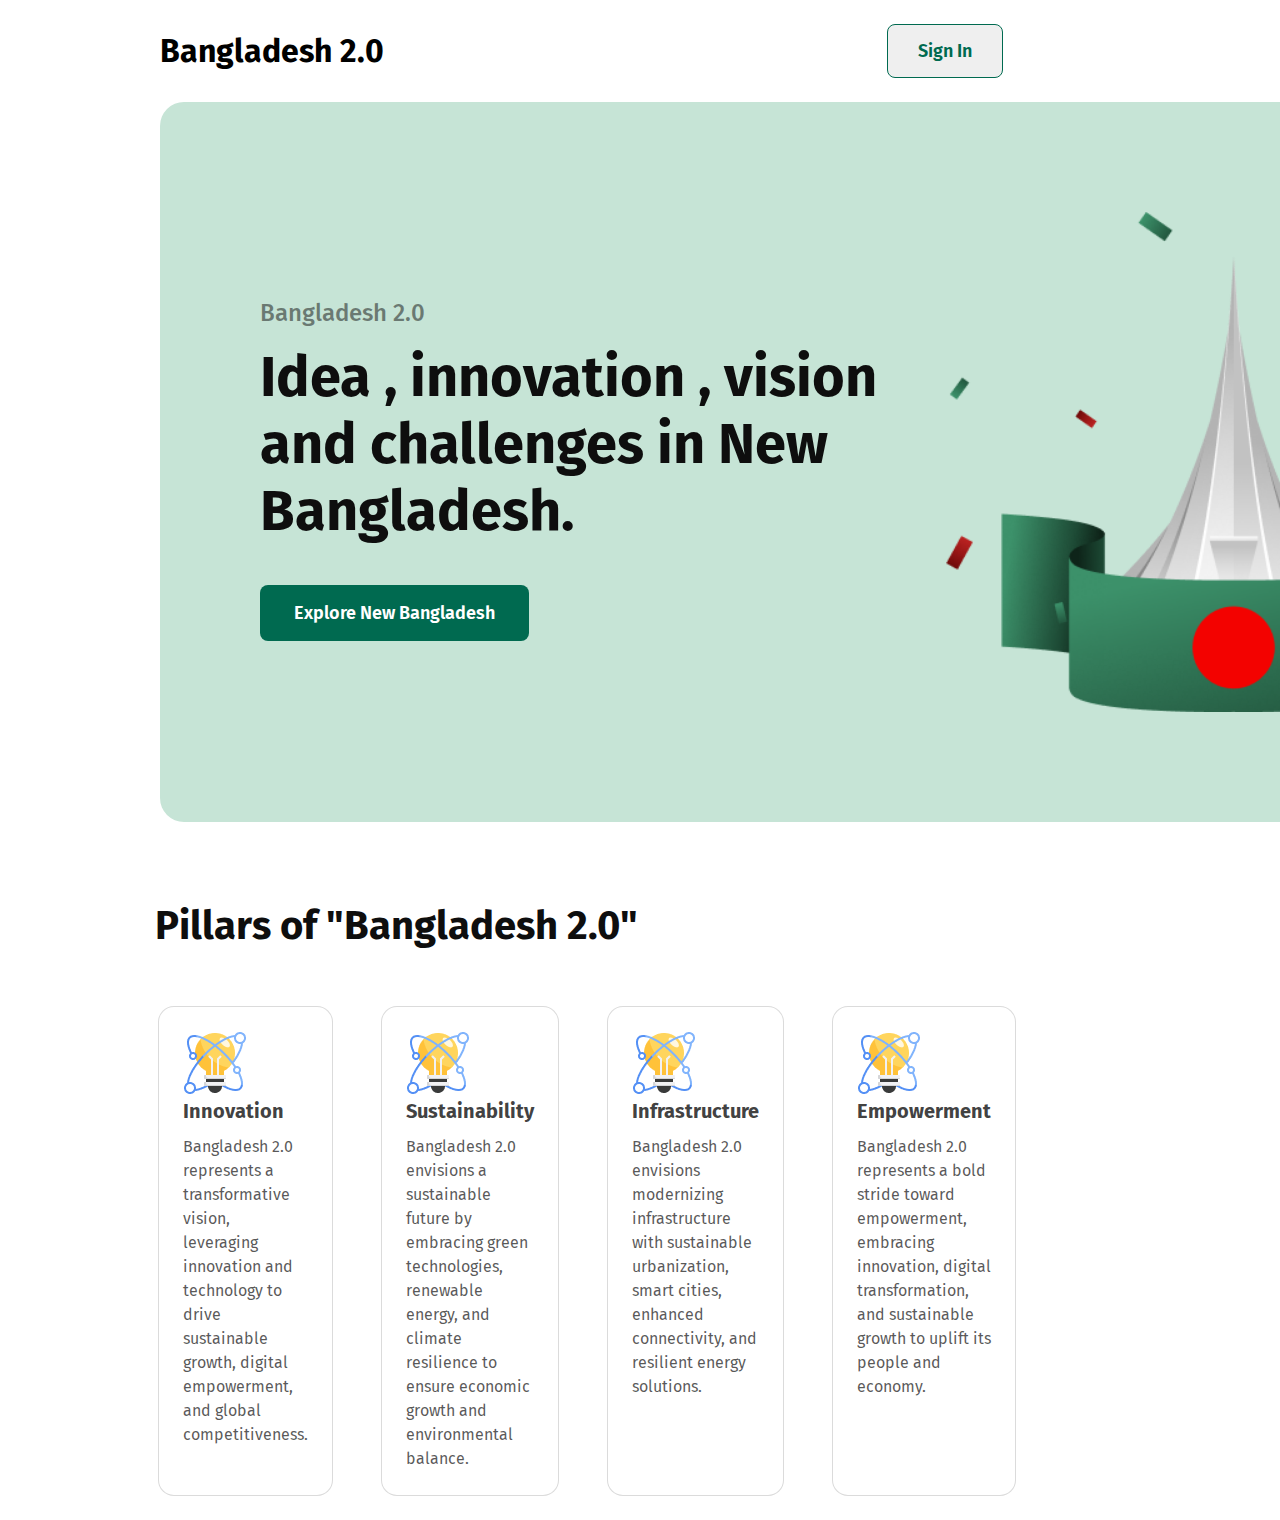
==== index.html @ c2c7945a "added this file to my git" ====
<!DOCTYPE html>
<html lang="en">
<head>
    <meta charset="UTF-8">
    <meta name="viewport" content="width=device-width, initial-scale=1.0">
    <title>Assignment-1</title>
<link rel="stylesheet" href="Style/style.css">
</head>
<body>
    <header>
        <nav class="nav">
            <h3 class="nav-title">Bangladesh 2.0</h3>
            <ul>
                <li><button class="nav-btn">Sign In</button></li>
            </ul>
        </nav>
    </header>
  <div class="banner">
    <div class="banner-content">
        <h5 class="banner-greetings">Bangladesh 2.0</h5>
            <h1 class="banner-title">Idea , innovation ,
            vision and challenges in New Bangladesh.</h1>
        <button class="btn">Explore New Bangladesh</button>
    </div>
    <img class="img" src="assets/hero.png" alt="">
  </div>
  <main>
    <section class="BD">
                    <h3 class="Pillars-bd">Pillars of "Bangladesh 2.0"</h3>
     <div class="Bangladesh-2">

        <div class="sudject">
            <img class="icon" src="assets/card-icon.png" alt="">
            <h4 class="sudject-title">Innovation</h4>
            <p class="sudject-detils" >Bangladesh 2.0 represents a transformative vision, leveraging innovation and technology to drive sustainable growth, digital empowerment, and global competitiveness.</p>
        </div>
        <div class="sudject">
            <img class="icon" src="assets/card-icon.png" alt="">
            <h4 class="sudject-title">Sustainability</h4>
            <p class="sudject-detils" >Bangladesh 2.0 envisions a sustainable future by embracing green technologies, renewable energy, and climate resilience to ensure economic growth and environmental balance.</p>
        </div>
        <div class="sudject">
            <img class="icon" src="assets/card-icon.png" alt="">
            <h4 class="sudject-title">Infrastructure</h4>
            <p class="sudject-detils" >Bangladesh 2.0 envisions modernizing infrastructure with sustainable urbanization, smart cities, enhanced connectivity, and resilient energy solutions.</p>
        </div>
        <div class="sudject">
            <img class="icon" src="assets/card-icon.png" alt="">
            <h4 class="sudject-title">Empowerment</h4>
            <p class="sudject-detils" >Bangladesh 2.0 represents a bold stride toward empowerment, embracing innovation, digital transformation, and sustainable growth to uplift its people and economy.</p>
        </div>
     </div>

    </section>
  </main>
</body>
</html>
---- Style/style.css ----
@import url('https://fonts.googleapis.com/css2?family=Fira+Sans:ital,wght@0,100;0,200;0,300;0,400;0,500;0,600;0,700;0,800;0,900;1,100;1,200;1,300;1,400;1,500;1,600;1,700;1,800;1,900&family=Work+Sans:ital,wght@0,100..900;1,100..900&display=swap');
/* font-family: "Fira Sans", serif; */

*{
    margin: 0;
    padding: 0;
}

.nav-title{
    font-family: Fira Sans;
font-size: 32px;
font-weight: 700;
}
.nav{
    display: flex;
    align-items: center;
    justify-content: space-between;
    padding: 24px 160px 24px 160px;
}
.nav-btn{
    box-sizing: border-box;
    border: 1px solid rgb(0, 106, 80);
    border-radius: 8px;
    padding: 15px 30px 15px 30px;
    color: rgb(0, 106, 80);
font-family: Fira Sans;
font-size: 18px;
font-weight: 600;
line-height: 22px;
letter-spacing: 0%;
text-align: left;
margin-right: 117px;

}

.nav ul li{
 list-style: none;   
}

.banner{
    display: flex;
    justify-content: space-between;
    margin: 0 160px 0 160px;
    border-radius: 24px;

    background: rgb(198, 228, 214);
    padding: 80px 100px 80px 100px;
    width: 1280px;
    height: 560px;
}
.banner-greetings{
    color: rgba(14, 14, 14, 0.5);
font-family: Fira Sans;
font-size: 24px;
font-weight: 500;
line-height: 29px;
letter-spacing: 0%;
text-align: left;
margin-top: 117px;
 
}
.banner-title{
    color: rgb(14, 14, 14);
font-family: Fira Sans;
font-size: 56px;
font-weight: 700;
line-height: 67px;
letter-spacing: 0%;
text-align: left;
margin-top: 16px;
margin-bottom: 16px;
}
.btn{
    color: rgb(255, 255, 255);
font-family: Fira Sans;
font-size: 18px;
font-weight: 600;
line-height: 22px;
letter-spacing: 0%;
text-align: left;
    padding: 17px 34px 17px 34px;
    border-radius: 8px;

background: rgb(0, 106, 80);
margin-top: 24px;
border: none;
}
.img{
padding: 30px 0px 30px 0px;
}
.sudject{
    
       box-sizing: border-box;
border: 1px solid rgba(14, 14, 14, 0.15);
border-radius: 16px;

background: rgb(255, 255, 255);
margin: 0px 24px;
padding: 24px;


}
.Bangladesh-2{
    display: flex;
     gap: 24;
     padding: 24px;
     margin-right: 227px;
     margin-left: 110px;
     
}
.Pillars-bd{
    color: rgb(14, 14, 14);
font-family: Fira Sans;
font-size: 40px;
font-weight: 700;
line-height: 48px;
letter-spacing: 0%;
text-align: left;
margin-top: 80px;
margin-bottom: 32px;
margin-left: 155px;
}
.sudject-title{
    color: rgba(14, 14, 14, 0.8);
font-family: Fira Sans;
font-size: 20px;
font-weight: 700;
line-height: 24px;
letter-spacing: 0%;
text-align: left;
}

.sudject-detils{
    color: rgba(14, 14, 14, 0.7);
font-family: Fira Sans;
font-size: 16px;
font-weight: 400;
line-height: 24px;
letter-spacing: 0%;
text-align: left;
margin-top: 12px;
}
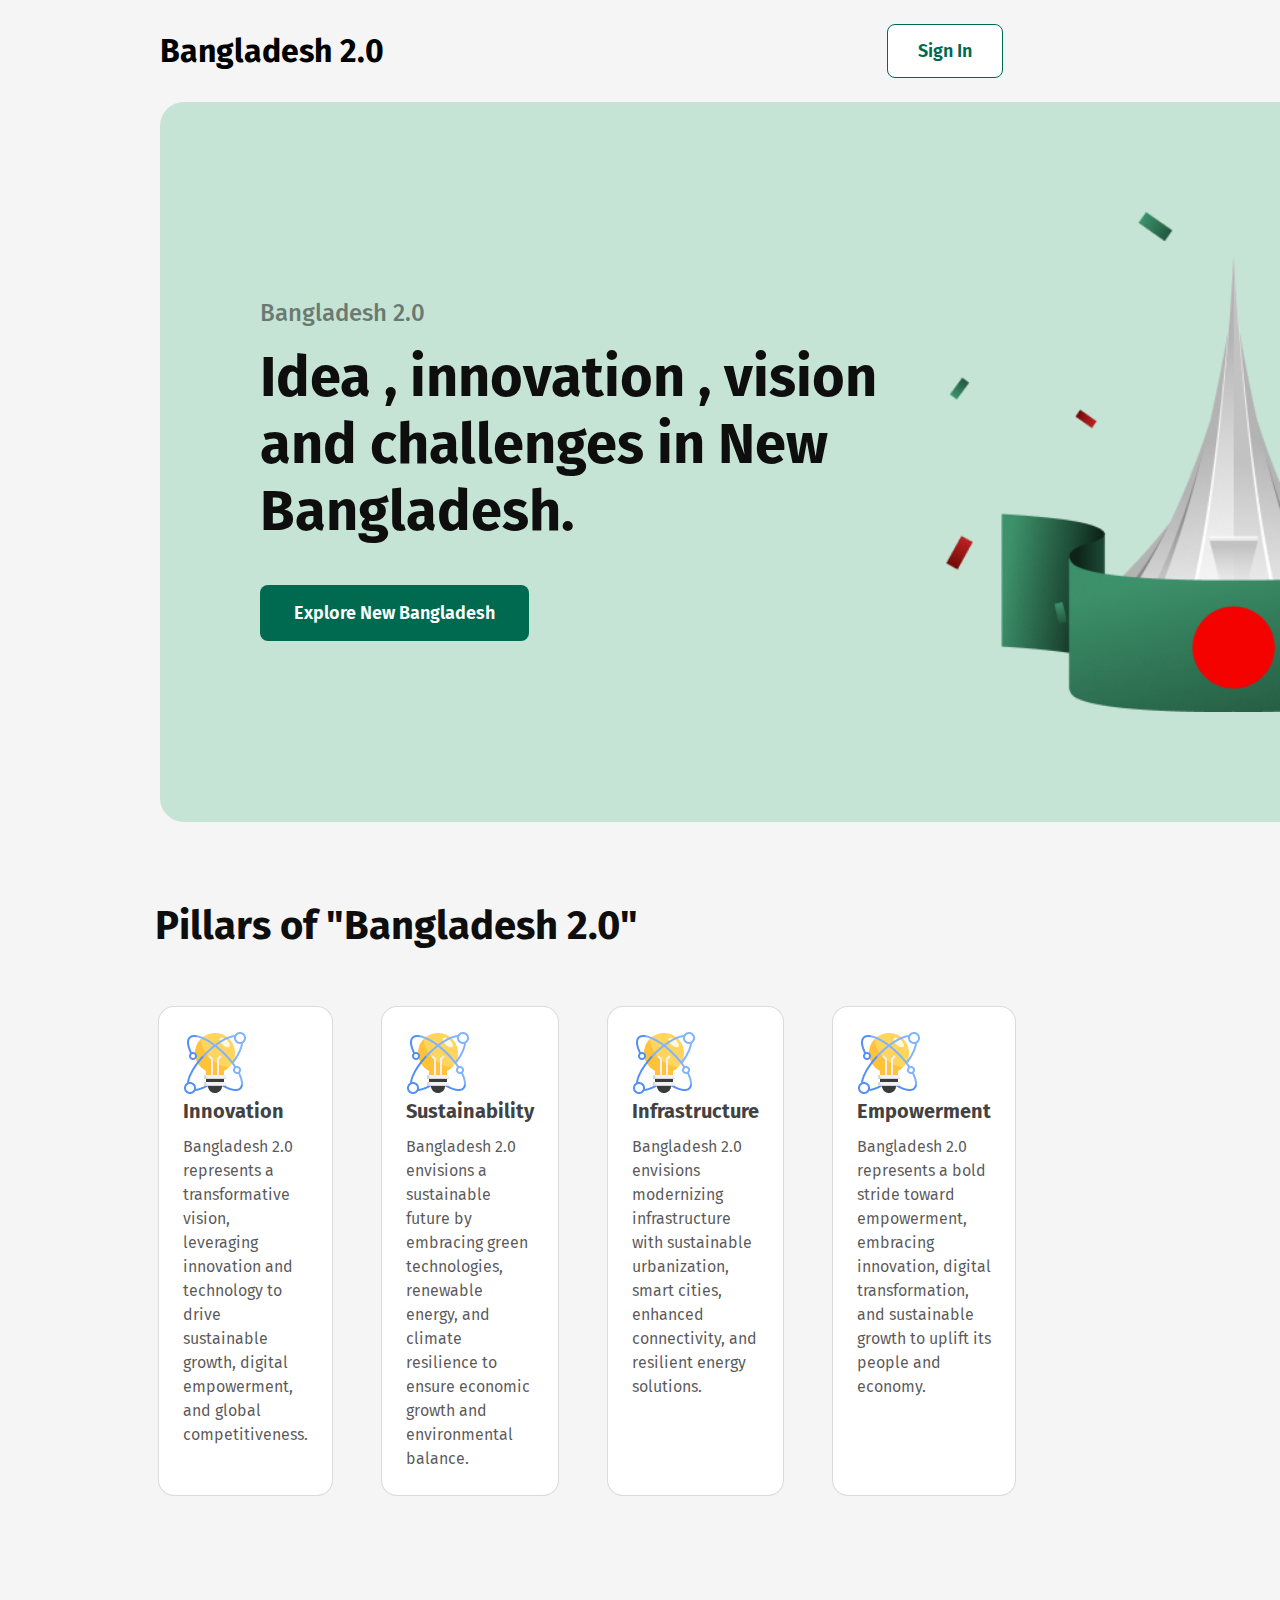
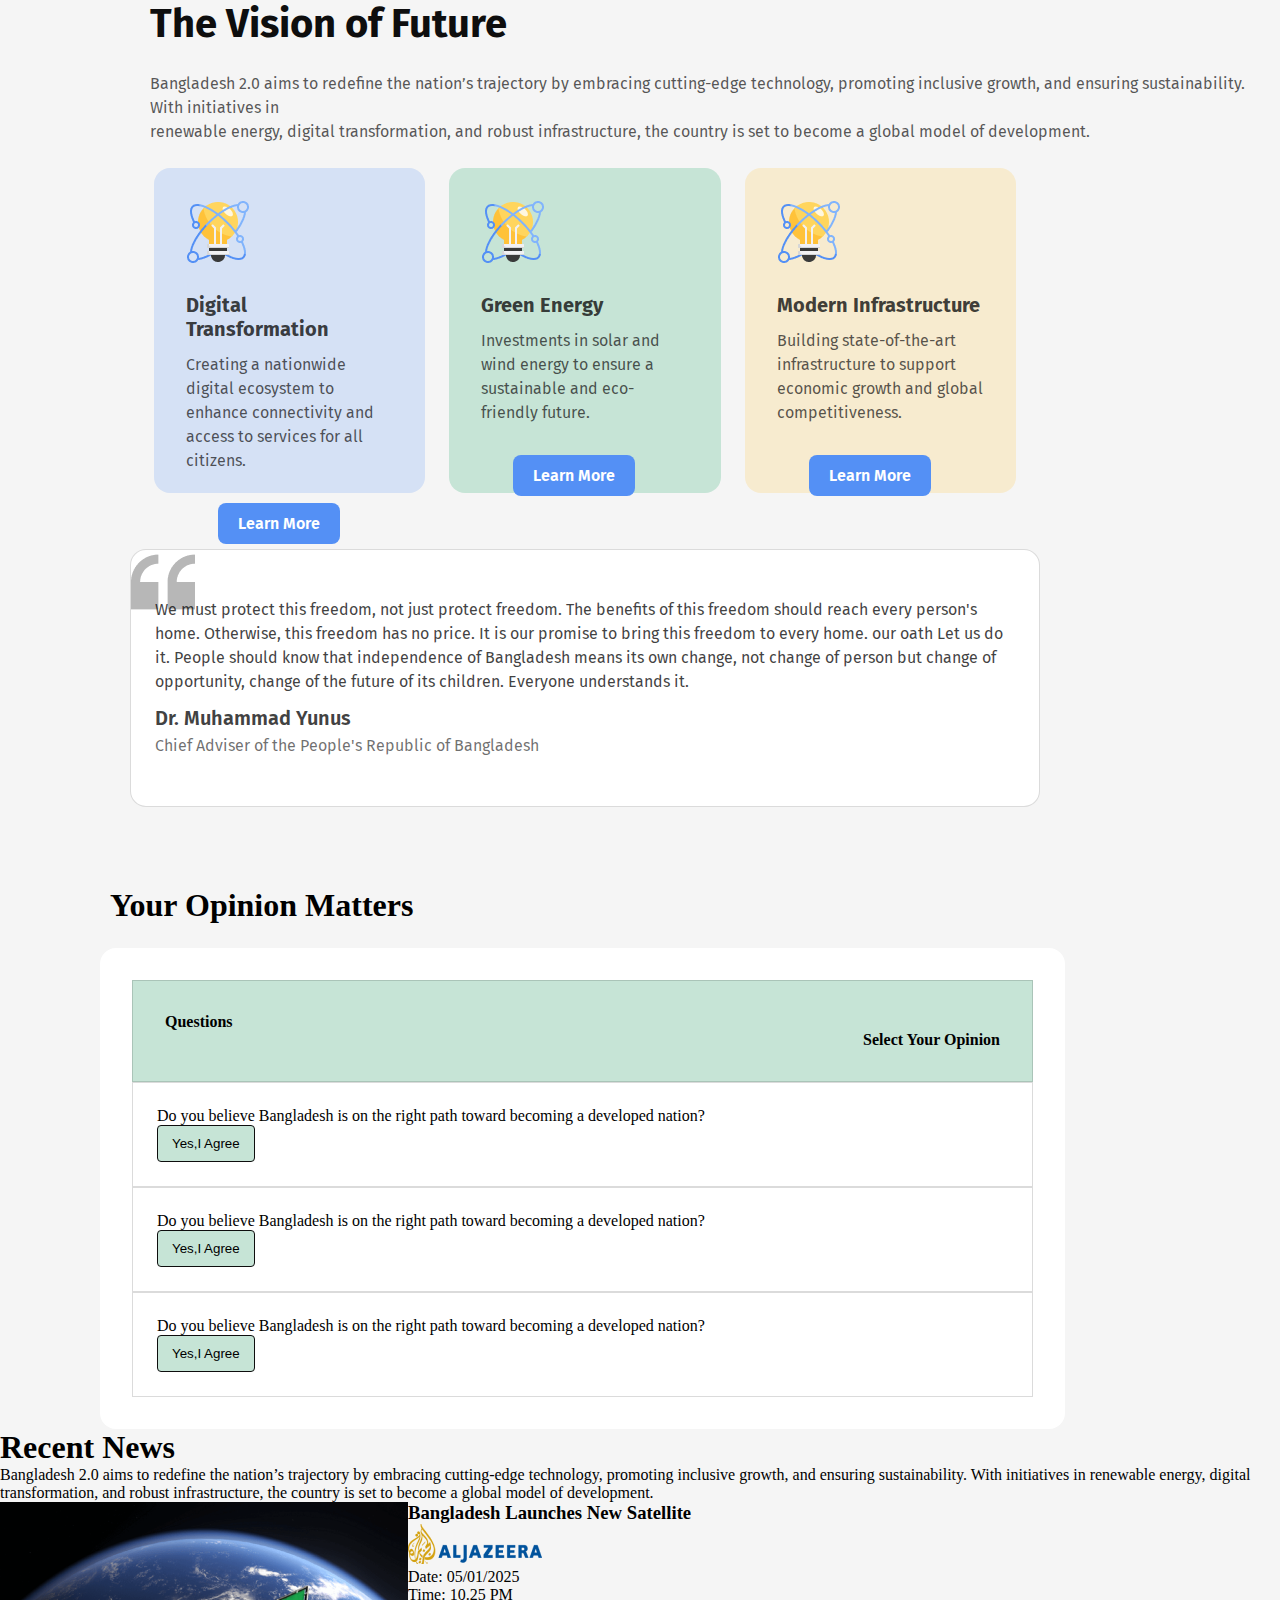
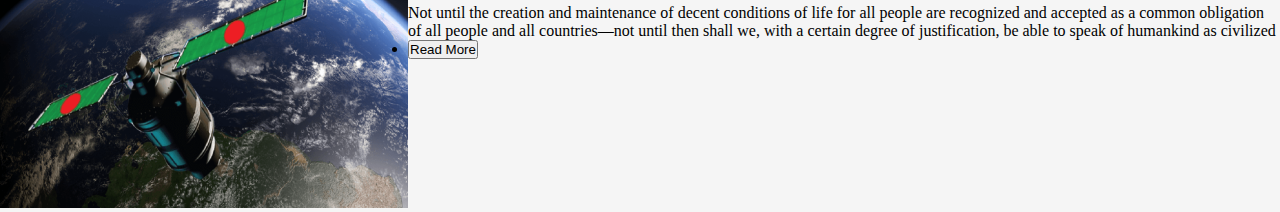
==== commit 7093587d: "added the new sections" ====
--- a/index.html
+++ b/index.html
@@ -52,6 +52,122 @@
      </div>
 
     </section>
+
+    <section class="src">
+        <div class="vision">
+            <h1 class="vision-h1">The Vision of Future</h1>
+            <p class="vision-p">Bangladesh 2.0 aims to redefine the nation’s trajectory by embracing cutting-edge technology, promoting inclusive growth, and ensuring sustainability. With initiatives in <br> renewable energy, digital transformation, and robust infrastructure, the country is set to become a global model of development.</p>
+            <div class="national-dev">
+                <div class="national-dev-b">
+                    <img src="assets/card-icon.png" alt="">
+                    <h4 class="national-dev-h4">Digital Transformation</h4>
+                    <p class="national-dev-p">Creating a nationwide digital ecosystem to <br> enhance connectivity and access to services for all citizens.</p>
+                   <ul>
+                    <li><a href=""><button class="btn-2-b">Learn More</button></a></li>
+                   </ul>
+                </div>
+
+                <div class="national-dev-g">
+                    <img src="assets/card-icon.png" alt="">
+                    <h4 class="national-dev-h4">Green Energy</h4>
+                    <p class="national-dev-p">Investments in solar and wind energy to ensure a sustainable and eco-friendly future.</p>
+                   <ul>
+                    <li><a href=""><button class="btn-2-g">Learn More</button></a></li>
+                   </ul>
+                </div>
+                <div class="national-dev-y">
+                    <img src="assets/card-icon.png" alt="">
+                    <h4 class="national-dev-h4">Modern Infrastructure</h4>
+                    <p class="national-dev-p">Building state-of-the-art infrastructure to support economic growth and global competitiveness.</p>
+                   <ul>
+                    <li><a href=""><button class="btn-2-y">Learn More</button></a></li>
+                   </ul>
+                </div>
+          
+            </div>
+            <div class="MuhammadYunus">
+                <p class="speech">We must protect this freedom, not just protect freedom.  The benefits of this freedom should reach every person's home.  Otherwise, this freedom has no price.  It is our promise to bring this freedom to every home.  our oath  Let us do it.
+
+                    People should know that independence of Bangladesh means its own change, not change of person but change of opportunity, change of the future of its children.  Everyone understands it.</p>
+                    <h4 class="name">Dr. Muhammad Yunus</h4>
+                    <p class="title">Chief Adviser of the People's Republic of Bangladesh</p>
+            </div>
+
+        </div>
+    </section>
+
+    <section>
+            <h1 class="Opinion-h1">Your Opinion Matters</h1>
+        <div class="Opinion">
+        
+            <div class="q-a" > 
+                <h4 class="q-h1">Questions</h4>
+                <h4 class="q-h2">Select Your Opinion</h4>
+             </div>
+
+
+                <div class="pp">
+                    <p class="q-p">Do you believe Bangladesh is on the right path toward becoming a developed nation?</p>
+                <ul>
+                    <li><a href=""><button class="btn-3">Yes,I Agree</button></a></li>
+                   </ul>
+
+                </div>
+                
+
+                   <div  class="pp">
+                    <p class="q-p">Do you believe Bangladesh is on the right path toward becoming a developed nation?</p>
+                <ul>
+                    <li>
+                        <a href=""><button class="btn-3">Yes,I Agree</button></a></li>
+                   </ul>
+                   </div>
+                
+                   <div  class="pp">
+                       <p class="q-p">Do you believe Bangladesh is on the right path toward becoming a developed nation?</p> 
+                <ul>
+                    <li><a href=""><button class="btn-3">Yes,I Agree </button></a></li>
+                   </ul>
+                
+                   </div>
+             
+
+            </div>
+        </div>
+    </section>
+
+
+    <section>
+        <div class="News">
+            <h1 class="News-h1">Recent News</h1>
+                <p class="News-p1">Bangladesh 2.0 aims to redefine the nation’s trajectory by embracing cutting-edge technology, promoting inclusive growth, and ensuring sustainability. With initiatives in renewable energy, digital transformation, and robust infrastructure, the country is set to become a global model of development.</p>
+            <div class="News-box">
+                <div class="stl-img">
+                <img src="assets/satelite.png" alt="">
+            </div>
+            <div>
+                <h3 class="News-title">Bangladesh Launches New Satellite</h3>
+                <img class="src" src="assets/al-jazeera.png" alt="">
+                <p class="News-date">Date: 05/01/2025</p>
+                <p class="News-time">Time: 10.25 PM</p>
+    
+    
+                <p lass="News-details">Not until the creation and maintenance of decent conditions of life for all people are recognized and accepted as a common obligation of all people and all countries—not until then shall we,
+                    with a certain degree of justification, be able to speak of humankind as civilized</p>
+    
+                 <ul>
+                        <li><a href=""><button class="btn-4"> Read More</button></a>
+                        </li>
+    
+            </div>
+            
+                 </ul>
+                    
+            </div>
+
+        </div>
+        
+    </section>
   </main>
 </body>
 </html>--- a/Style/style.css
+++ b/Style/style.css
@@ -1,9 +1,12 @@
 @import url('https://fonts.googleapis.com/css2?family=Fira+Sans:ital,wght@0,100;0,200;0,300;0,400;0,500;0,600;0,700;0,800;0,900;1,100;1,200;1,300;1,400;1,500;1,600;1,700;1,800;1,900&family=Work+Sans:ital,wght@0,100..900;1,100..900&display=swap');
 /* font-family: "Fira Sans", serif; */
-
 *{
     margin: 0;
     padding: 0;
+
+}
+body{
+    background: rgb(245, 245, 245);
 }
 
 .nav-title{
@@ -30,7 +33,7 @@
 letter-spacing: 0%;
 text-align: left;
 margin-right: 117px;
-
+background-color: white;
 }
 
 .nav ul li{
@@ -140,3 +143,248 @@
 text-align: left;
 margin-top: 12px;
 }
+
+
+.national-dev{
+    display: flex;
+    padding: 24px;
+    gap: 24px;
+    margin-right: 240px;
+    margin-left: 130px;
+    justify-content: space-between;
+}
+
+.national-dev li a{
+    text-decoration: none;
+    padding: 32px;
+
+}
+.national-dev ul li{
+    list-style: none;
+}
+
+.vision-h1{
+    color: rgb(14, 14, 14);
+font-family: Fira Sans;
+font-size: 40px;
+font-weight: 700;
+line-height: 48px;
+letter-spacing: 0%;
+text-align: left;
+margin-top: 80px;
+margin-left: 150px;
+}
+.vision-p{
+    color: rgba(14, 14, 14, 0.7);
+    font-family: Fira Sans;
+    font-size: 16px;
+    font-weight: 400;
+    line-height: 24px;
+    letter-spacing: 0%;
+    text-align: left;
+    margin-left: 150px;
+    margin-top:24px ;
+}
+
+.national-dev-b{
+box-sizing: border-box;
+border-radius: 16px;  
+background: rgba(84, 144, 245, 0.2);
+padding: 32px;
+width: 410.67px;
+height: 325px;
+}
+.national-dev-g{
+box-sizing: border-box;
+border-radius: 16px;
+background: rgb(198, 228, 214);
+padding: 32px;
+width: 410.67px;
+height: 325px;
+}
+.national-dev-y{
+box-sizing: border-box;
+border-radius: 16px;
+background: rgb(247, 235, 207);
+padding: 32px;
+width: 410.67px;
+height: 325px;
+}
+
+.national-dev-h4{
+    color: rgba(14, 14, 14, 0.8);
+font-family: Fira Sans;
+font-size: 20px;
+font-weight: 700;
+line-height: 24px;
+letter-spacing: 0%;
+text-align: left;
+margin-top: 25px;
+}
+
+.national-dev-p{
+    color: rgba(14, 14, 14, 0.7);
+font-family: Fira Sans;
+font-size: 16px;
+font-weight: 400;
+line-height: 24px;
+letter-spacing: 0%;
+text-align: left;
+margin-top: 12px;
+margin-bottom: 30px;
+}
+.btn-2-b{
+color: rgb(255, 255, 255);
+font-family: Fira Sans;
+font-size: 16px;
+font-weight: 600;
+line-height: 19px;
+letter-spacing: 0%;
+text-align: left;
+border-radius: 8px;
+padding: 11px 20px 11px 20px;
+background: rgb(84, 144, 245);
+border: none;
+}
+.btn-2-g{
+color: rgb(255, 255, 255);
+font-family: Fira Sans;
+font-size: 16px;
+font-weight: 600;
+line-height: 19px;
+letter-spacing: 0%;
+text-align: left;
+border-radius: 8px;
+padding: 11px 20px 11px 20px;
+background: rgb(84, 144, 245);
+border: none;
+}
+.btn-2-y{
+color: rgb(255, 255, 255);
+font-family: Fira Sans;
+font-size: 16px;
+font-weight: 600;
+line-height: 19px;
+letter-spacing: 0%;
+text-align: left;
+border-radius: 8px;
+padding: 11px 20px 11px 20px;
+background: rgb(84, 144, 245);
+border: none;
+margin-bottom:24px ;
+
+}
+
+.MuhammadYunus{
+
+border: 1px solid rgba(14, 14, 14, 0.15);
+border-radius: 16px;
+background: rgb(255, 255, 255);
+box-sizing: border-box;
+padding: 48px 24px 48px 24px;
+background-image: url('../assets/quote-bg.png');
+background-repeat: no-repeat;
+margin-top: 32px;
+margin-left: 130px;
+margin-right: 240px;
+
+}
+.speech{
+    color: rgba(14, 14, 14, 0.8);
+font-family: Fira Sans;
+font-size: 16px;
+font-weight: 400;
+line-height: 24px;
+letter-spacing: 0%;
+text-align: left;
+}
+.name{
+    color: rgba(14, 14, 14, 0.8);
+font-family: Fira Sans;
+font-size: 20px;
+font-weight: 600;
+line-height: 24px;
+letter-spacing: 0%;
+text-align: left;
+margin-top: 12px;
+}
+.title{
+    color: rgba(14, 14, 14, 0.6);
+font-family: Fira Sans;
+font-size: 16px;
+font-weight: 400;
+line-height: 24px;
+letter-spacing: 0%;
+text-align: left;
+margin-top: 4px;
+}
+.q-a{
+    display: flex;
+    padding: 32px;
+    flex-direction: column;
+    justify-content: space-between;
+
+    
+}
+.q-a li a{
+     text-decoration: none;
+    padding: 32px;
+    list-style: none;   
+    
+
+}
+   .pp ul li{
+     list-style: none;   
+   }
+
+   .btn-3{
+    box-sizing: border-box;
+border: 1px solid rgb(14, 14, 14);
+border-radius: 4px;
+
+background: rgb(198, 228, 214);
+gap: 12;
+padding: 10px 14px 10px 14px;
+   }
+
+
+   .q-a{
+    box-sizing: border-box;
+border: 1px solid rgba(14, 14, 14, 0.15);
+background: rgb(198, 228, 214);
+   }
+
+   .pp{
+    box-sizing: border-box;
+border: 1px solid rgba(14, 14, 14, 0.15);
+background: rgba(255, 255, 255, 0.1);
+gap: 24;
+padding: 24px;
+
+   }
+   .Opinion{
+    gap: 24;
+padding: 32px;
+border-radius: 16px;
+
+background: rgb(255, 255, 255);
+margin-left: 100px;
+margin-right: 215px;
+margin-top: 24px;
+   }
+   .q-h1{
+    text-align: left;
+   }
+.q-h2{
+    text-align: right;
+}
+
+.Opinion-h1{
+    margin-left: 110px;
+    margin-top: 80px;
+}
+.News-box{
+    display: flex;
+    justify-content: space-around;
+    
+}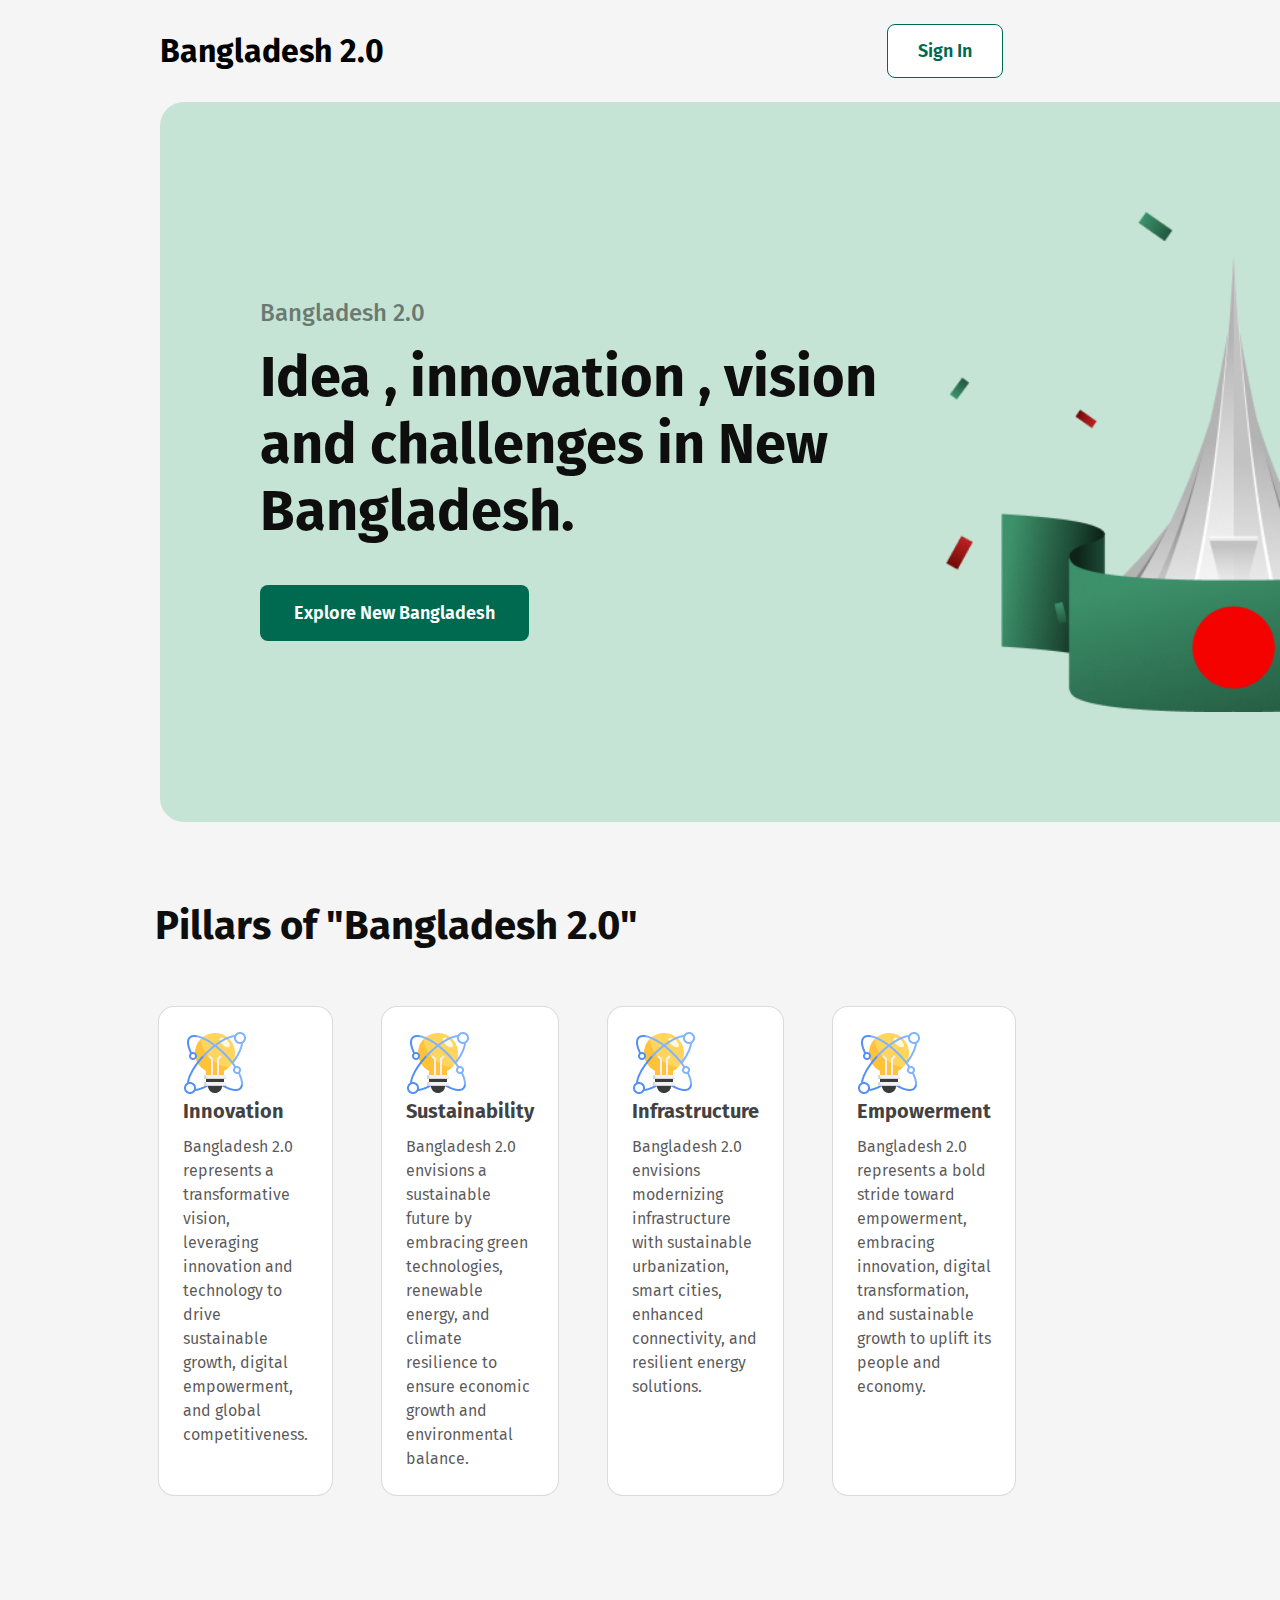
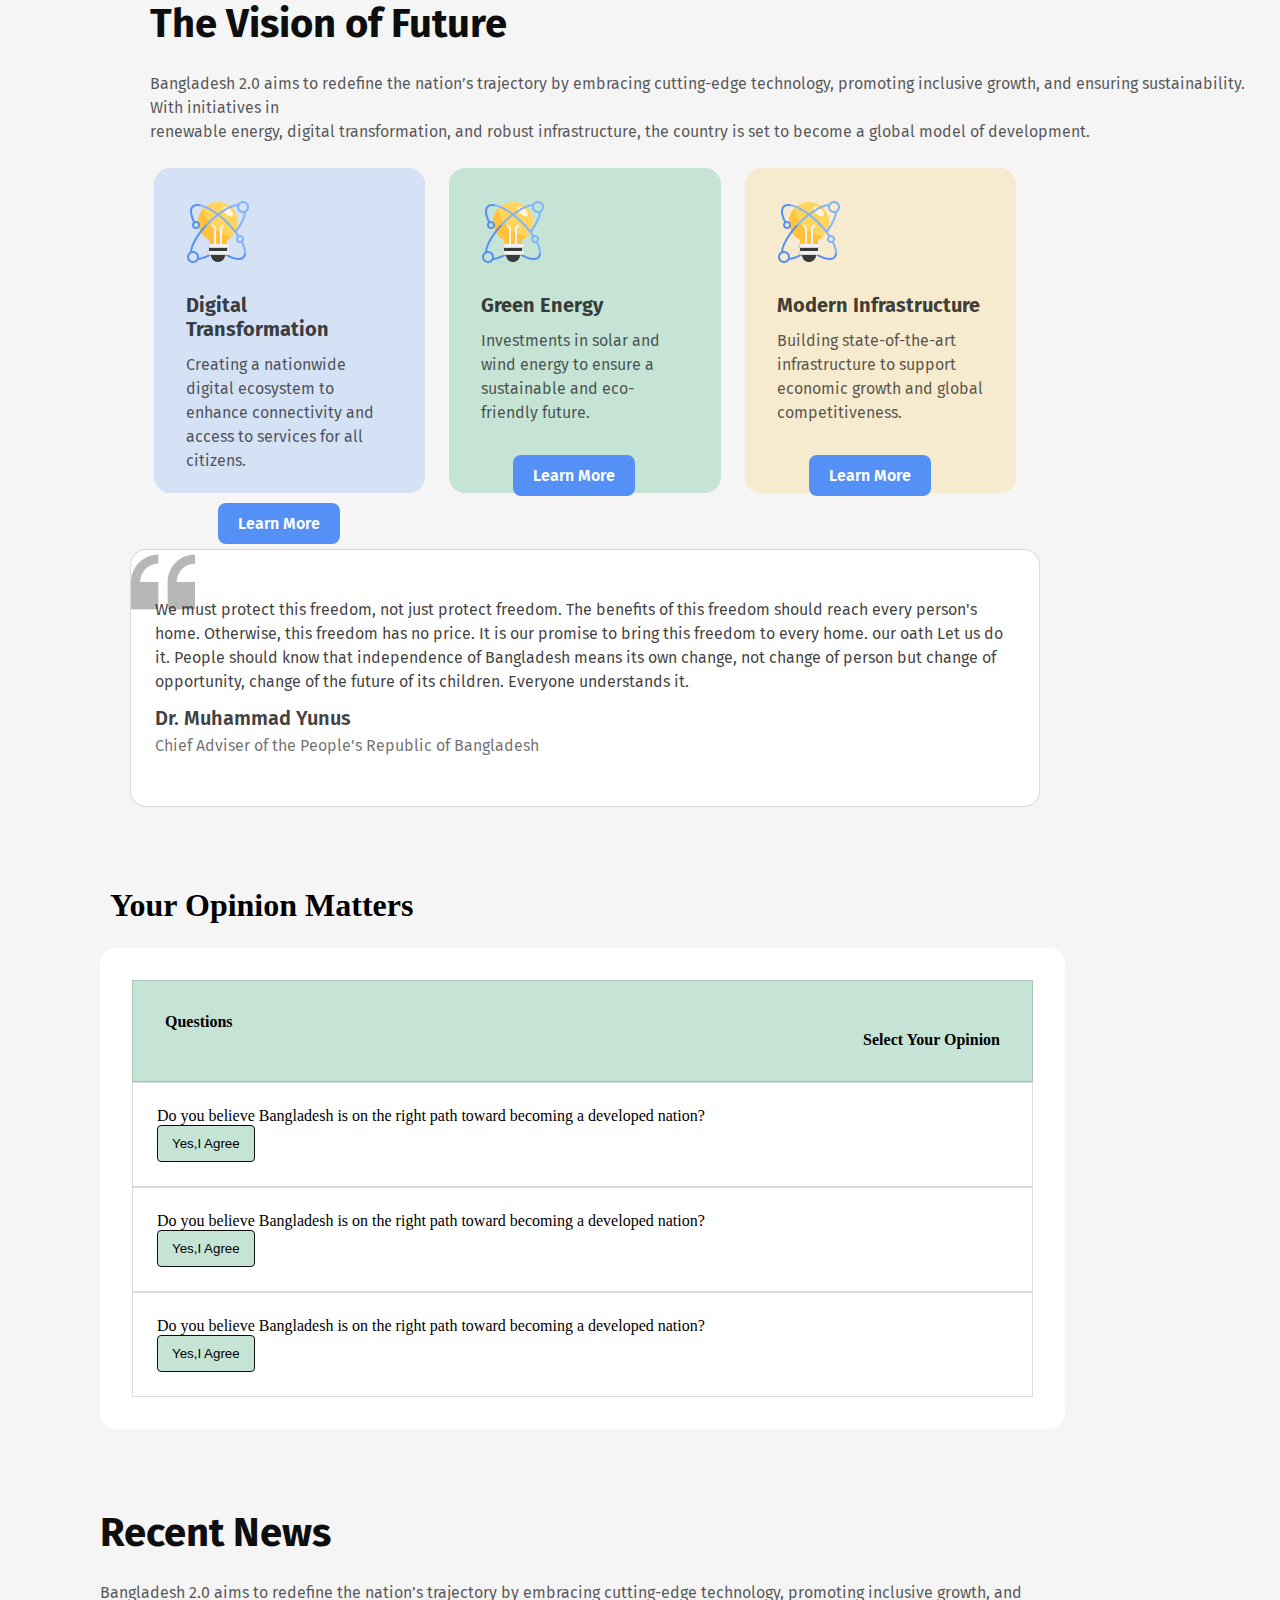
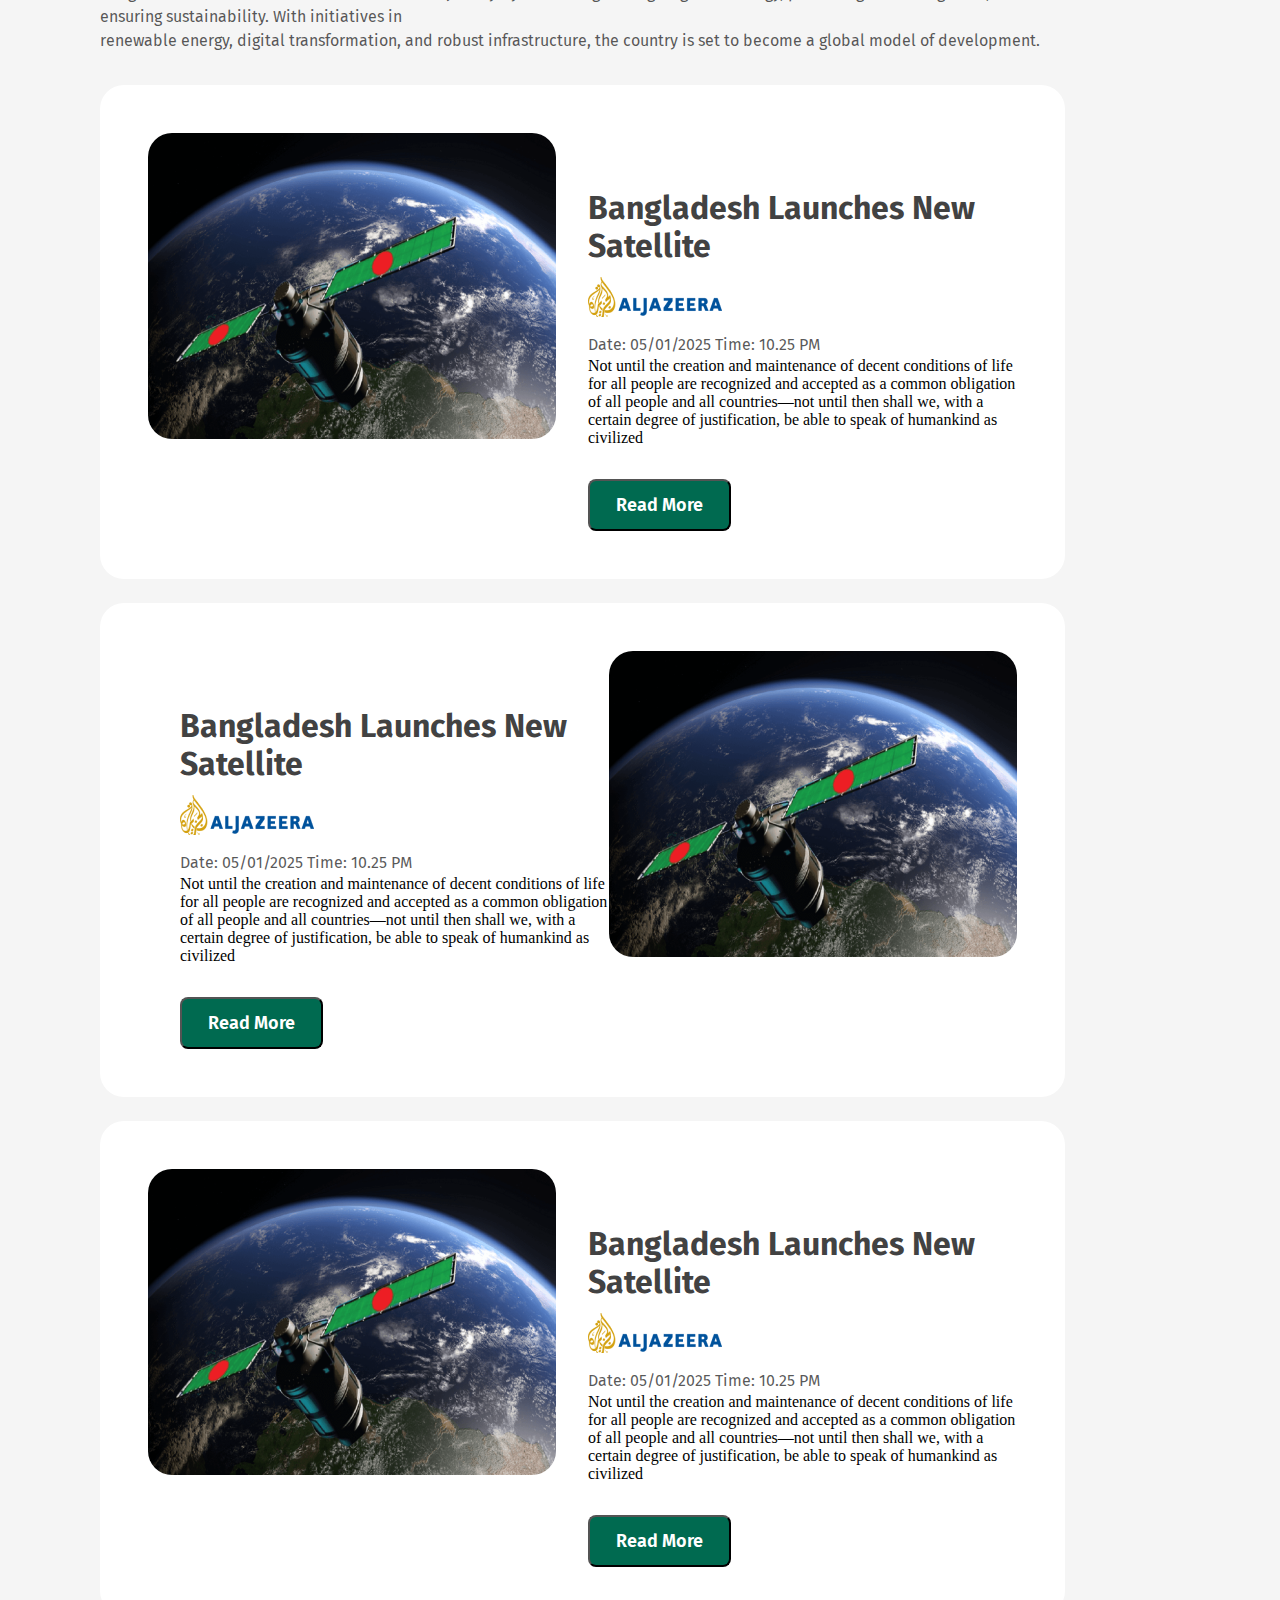
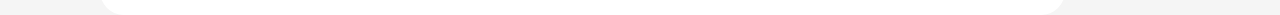
==== commit 837c9cfd: "added my recent deploy news section" ====
--- a/index.html
+++ b/index.html
@@ -140,17 +140,16 @@
     <section>
         <div class="News">
             <h1 class="News-h1">Recent News</h1>
-                <p class="News-p1">Bangladesh 2.0 aims to redefine the nation’s trajectory by embracing cutting-edge technology, promoting inclusive growth, and ensuring sustainability. With initiatives in renewable energy, digital transformation, and robust infrastructure, the country is set to become a global model of development.</p>
+                <p class="News-p1">Bangladesh 2.0 aims to redefine the nation’s trajectory by embracing cutting-edge technology, promoting inclusive growth, and ensuring sustainability. With initiatives  in <br>renewable energy, digital transformation, and robust infrastructure, the country is set to become a global model of development.</p>
             <div class="News-box">
-                <div class="stl-img">
-                <img src="assets/satelite.png" alt="">
-            </div>
-            <div>
+                <div >
+                <img class="stl-img" src="assets/satelite.png" alt="">
+            </div>
+            <div class="box">
                 <h3 class="News-title">Bangladesh Launches New Satellite</h3>
-                <img class="src" src="assets/al-jazeera.png" alt="">
-                <p class="News-date">Date: 05/01/2025</p>
-                <p class="News-time">Time: 10.25 PM</p>
-    
+                <img class="src-img" src="assets/al-jazeera.png" alt="">
+                <p class="News-date">Date: 05/01/2025 Time: 10.25 PM</p>
+                    
     
                 <p lass="News-details">Not until the creation and maintenance of decent conditions of life for all people are recognized and accepted as a common obligation of all people and all countries—not until then shall we,
                     with a certain degree of justification, be able to speak of humankind as civilized</p>
@@ -164,6 +163,51 @@
                  </ul>
                     
             </div>
+            <div class="News-box-2">
+           
+            <div class="box">
+                <h3 class="News-title">Bangladesh Launches New Satellite</h3>
+                <img class="src-img" src="assets/al-jazeera.png" alt="">
+                <p class="News-date">Date: 05/01/2025 Time: 10.25 PM</p>
+                    
+    
+                <p lass="News-details">Not until the creation and maintenance of decent conditions of life for all people are recognized and accepted as a common obligation of all people and all countries—not until then shall we,
+                    with a certain degree of justification, be able to speak of humankind as civilized</p>
+    
+                 <ul>
+                        <li><a href=""><button class="btn-4"> Read More</button></a>
+                        </li>
+    
+            </div>
+            
+                 </ul>
+                 <div >
+                    <img class="stl-img" src="assets/satelite.png" alt="">
+                </div>
+                    
+            </div>
+            <div class="News-box">
+                <div >
+                <img class="stl-img" src="assets/satelite.png" alt="">
+            </div>
+            <div class="box">
+                <h3 class="News-title">Bangladesh Launches New Satellite</h3>
+                <img class="src-img" src="assets/al-jazeera.png" alt="">
+                <p class="News-date">Date: 05/01/2025 Time: 10.25 PM</p>
+                    
+    
+                <p lass="News-details">Not until the creation and maintenance of decent conditions of life for all people are recognized and accepted as a common obligation of all people and all countries—not until then shall we,
+                    with a certain degree of justification, be able to speak of humankind as civilized</p>
+    
+                 <ul>
+                        <li><a href=""><button class="btn-4"> Read More</button></a>
+                        </li>
+    
+            </div>
+            
+                 </ul>
+                    
+            </div>
 
         </div>
         
--- a/Style/style.css
+++ b/Style/style.css
@@ -386,5 +386,109 @@
 .News-box{
     display: flex;
     justify-content: space-around;
+    gap: 32;
+padding: 48px;
+border-radius: 24px;
+
+background: rgb(255, 255, 255);
+
     
-}+}
+
+.box{
+    margin-left: 32px;
+
+}
+.News{
+    margin-left: 100px;
+    margin-top: 80px;
+    margin-right: 215px;
+}
+.News-p1{
+    margin-top: 24px;
+    margin-bottom: 32px;
+    color: rgba(14, 14, 14, 0.7);
+font-family: Fira Sans;
+font-size: 16px;
+font-weight: 400;
+line-height: 24px;
+letter-spacing: 0%;
+text-align: left;
+}
+.News-title{
+    margin-top: 56px;
+    color: rgba(14, 14, 14, 0.8);
+font-family: Fira Sans;
+font-size: 32px;
+font-weight: 700;
+line-height: 38px;
+letter-spacing: 0%;
+text-align: left; 
+
+}
+.News-h1{
+    color: rgb(14, 14, 14);
+font-family: Fira Sans;
+font-size: 40px;
+font-weight: 700;
+line-height: 48px;
+letter-spacing: 0%;
+text-align: left;
+}
+.stl-img{
+    border-radius: 24px;
+
+}
+.src-img{
+    margin-top: 12px;
+}
+.News-date{
+    margin-top: 12px;
+    color: rgba(14, 14, 14, 0.7);
+font-family: Fira Sans;
+font-size: 16px;
+font-weight: 400;
+line-height: 24px;
+letter-spacing: 0%;
+text-align: left;
+}
+.News-details{
+    margin-top: 12px;
+    color: rgba(14, 14, 14, 0.7);
+font-family: Fira Sans;
+font-size: 16px;
+font-weight: 400;
+line-height: 24px;
+letter-spacing: 0%;
+text-align: left;
+}
+.btn-4{
+    color: rgb(255, 255, 255);
+font-family: Fira Sans;
+font-size: 18px;
+font-weight: 600;
+line-height: 22px;
+letter-spacing: 0%;
+text-align: left;
+padding: 13px 26px 13px 26px;
+border-radius: 8px;
+
+background: rgb(0, 106, 80);
+margin-top: 32px;
+}
+.box ul li {
+    list-style: none;   
+
+}
+.News-box-2{
+    display: flex;
+    justify-content: space-around;
+    gap: 32;
+padding: 48px;
+border-radius: 24px;
+
+background: rgb(255, 255, 255);
+margin-top: 24px;
+margin-bottom: 24px;   
+}
+
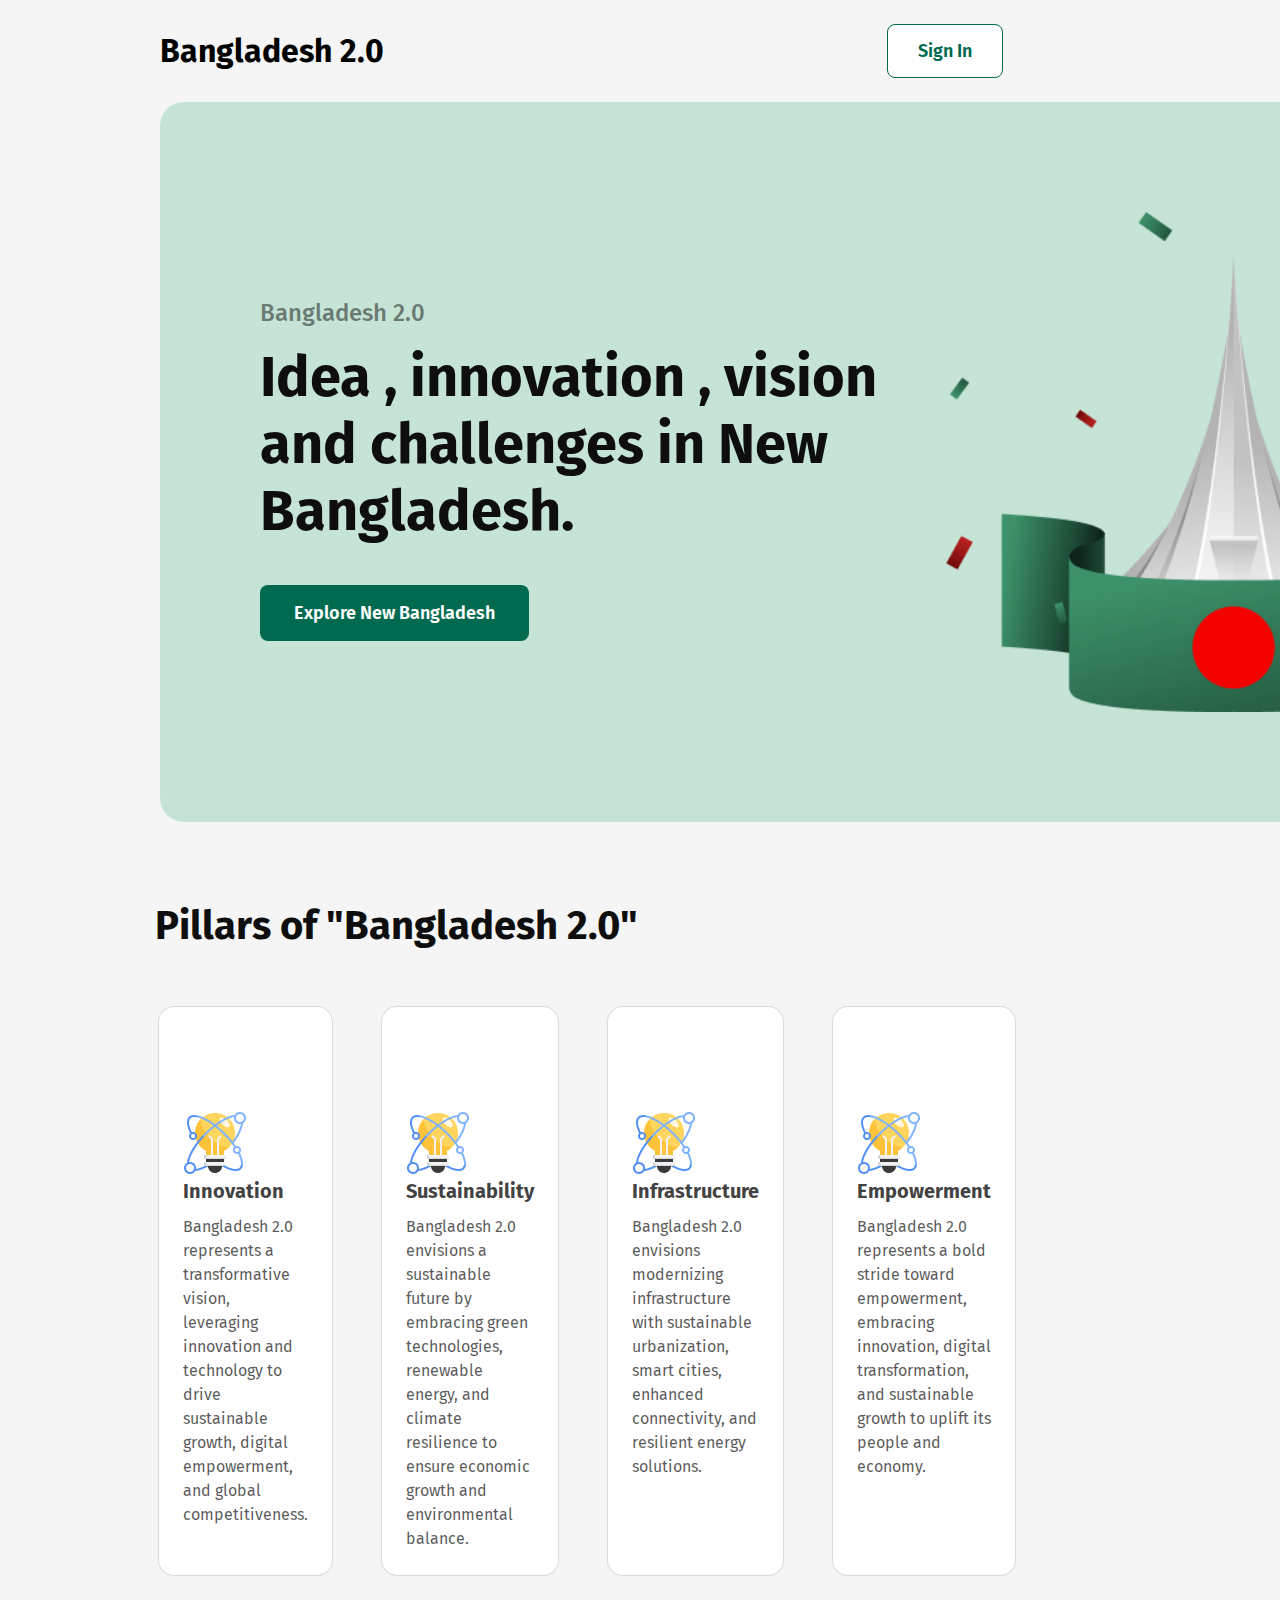
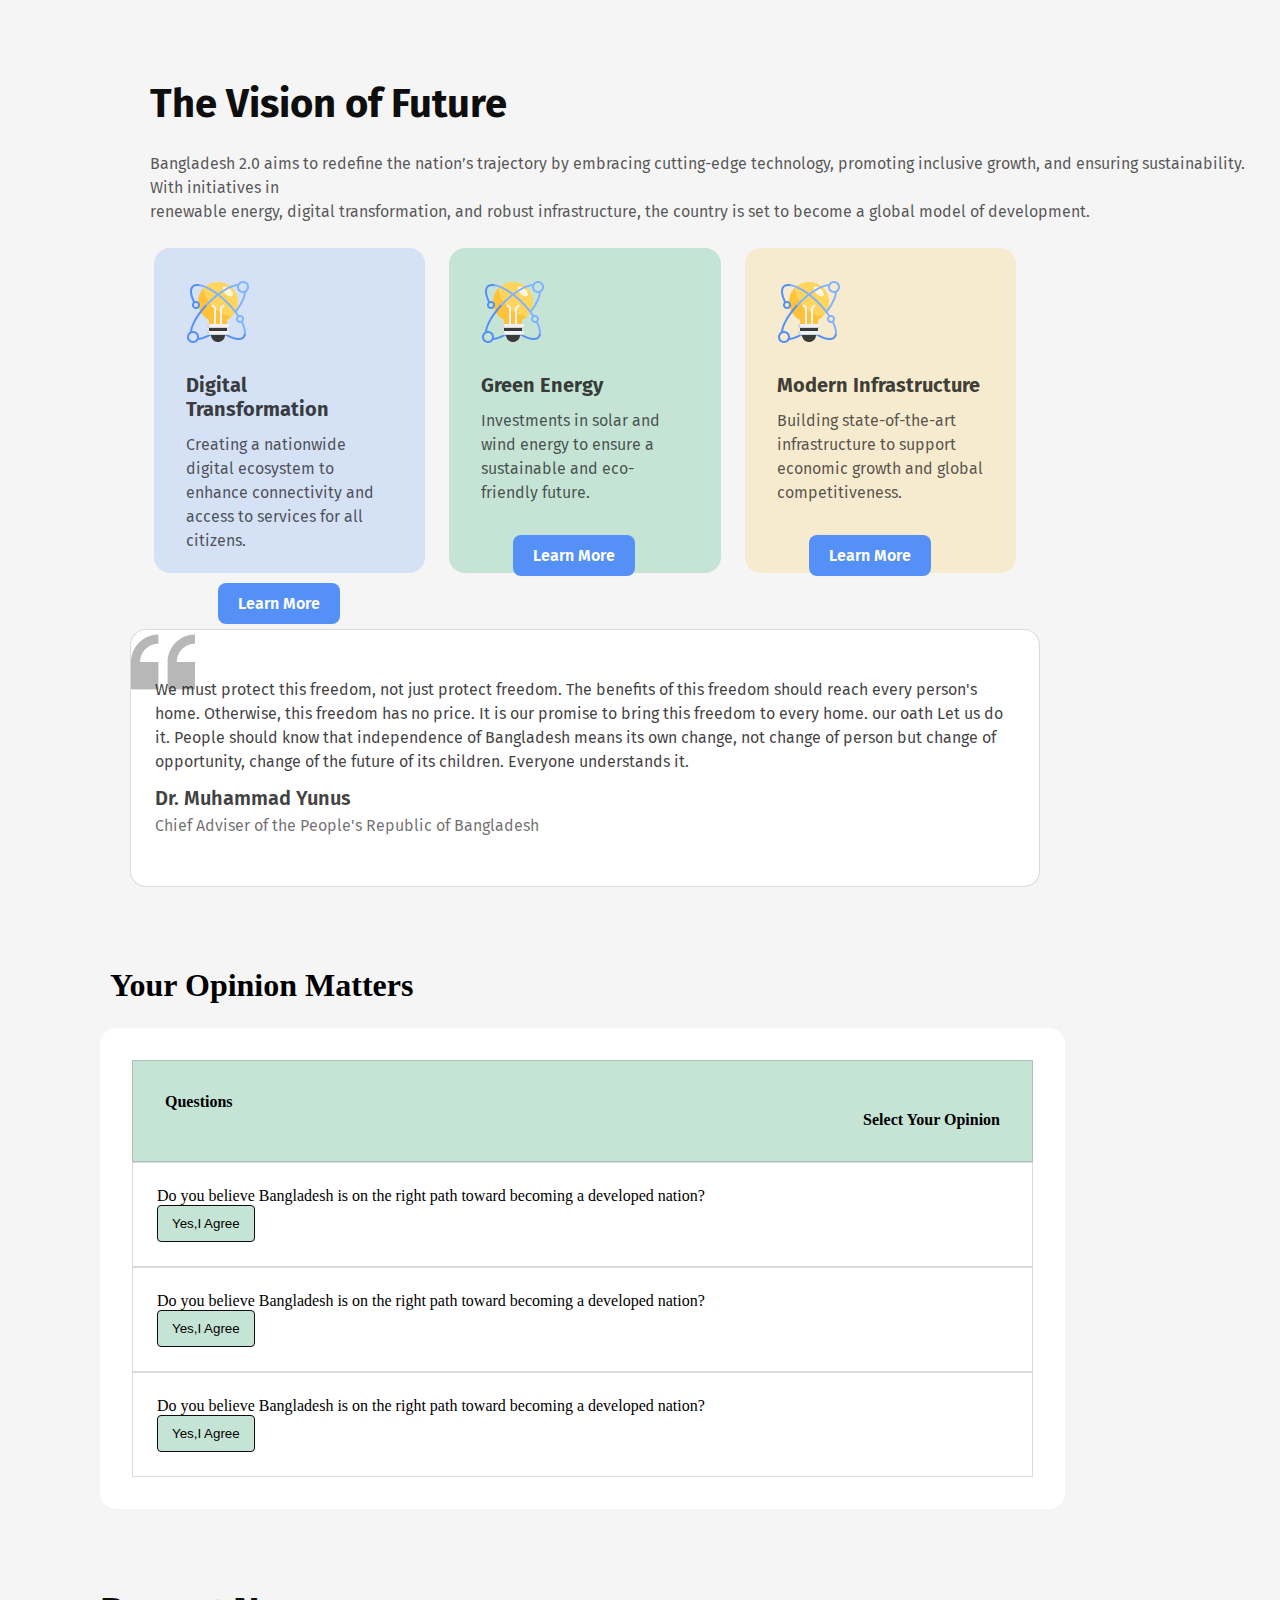
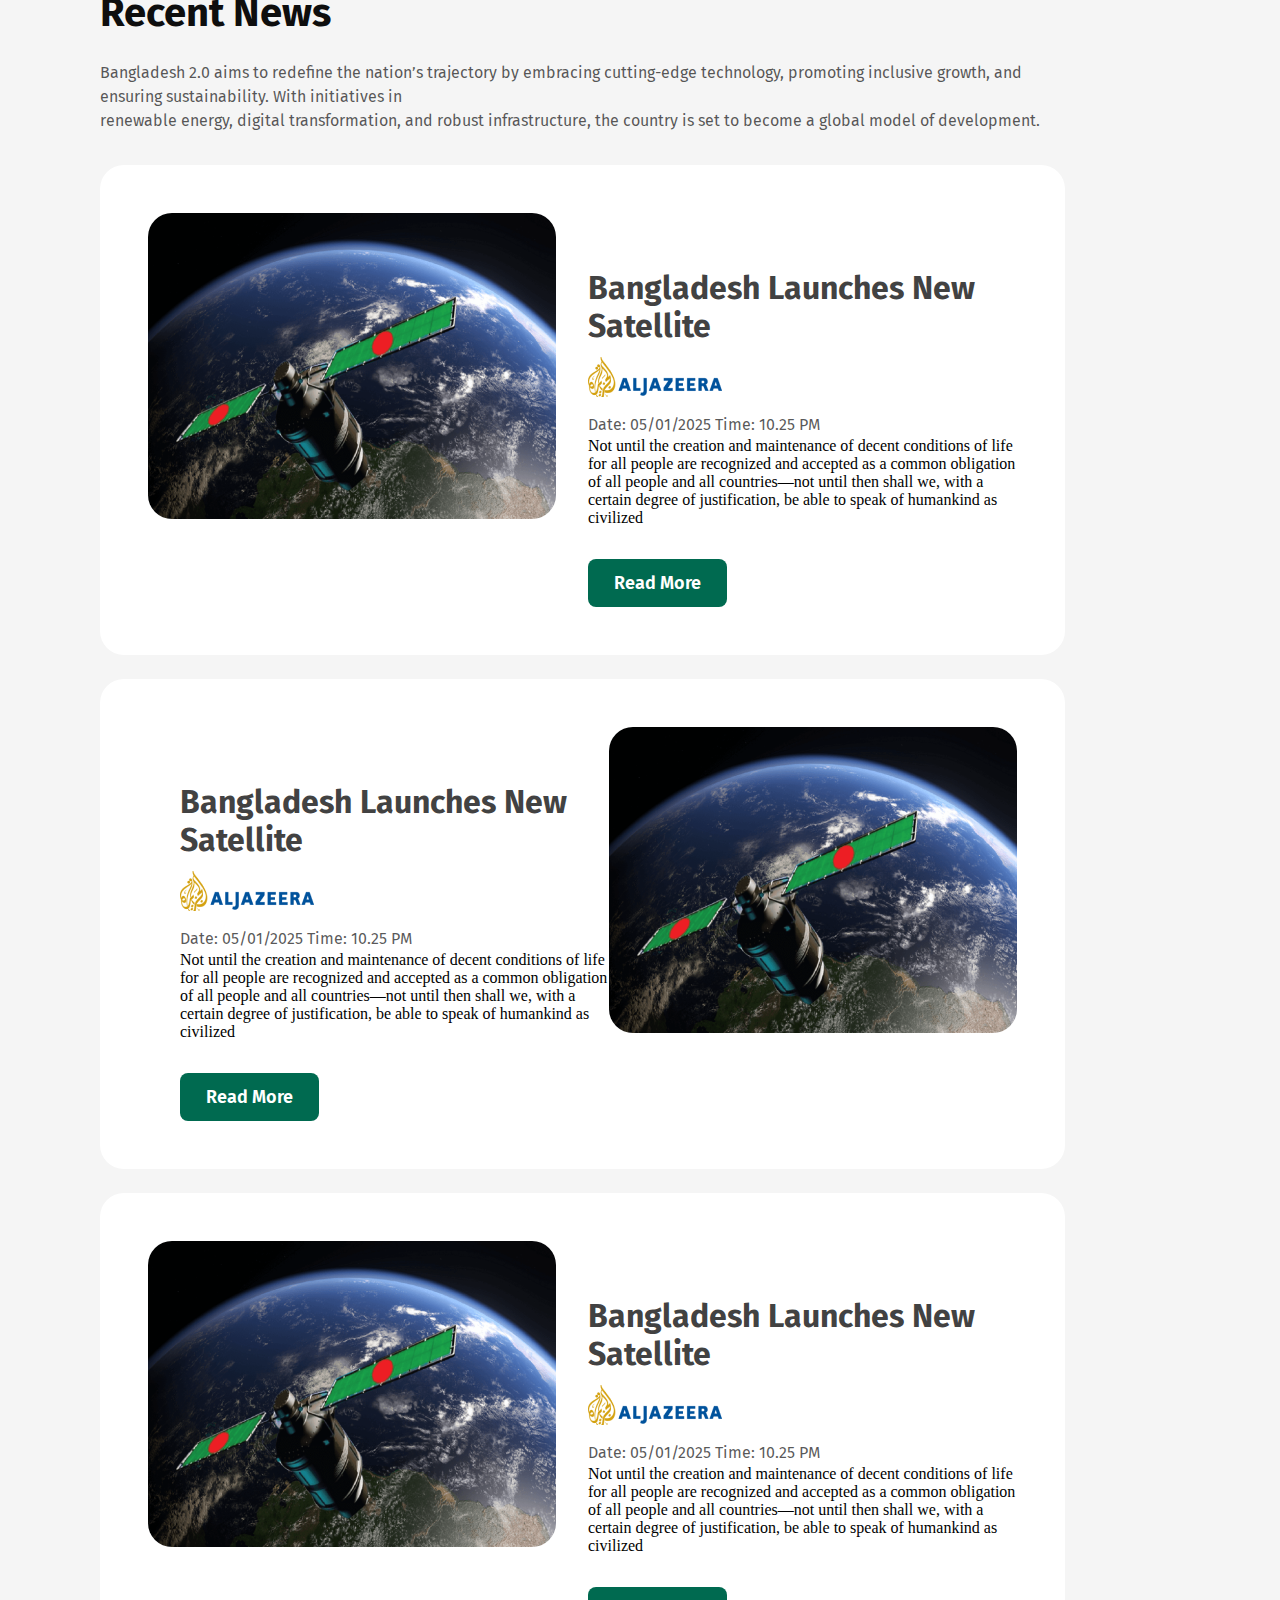
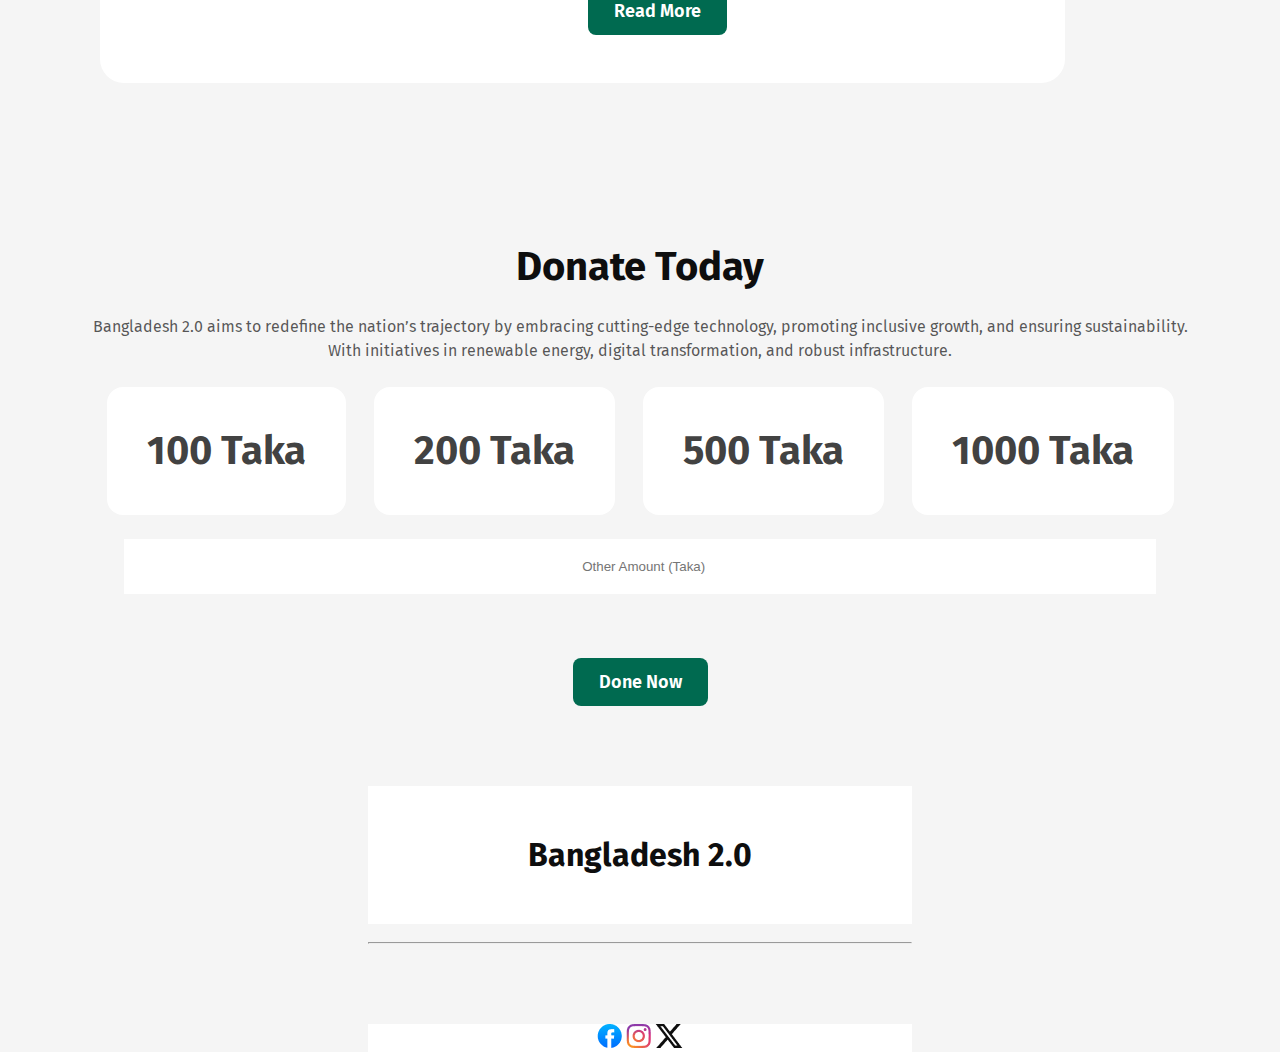
==== commit 5ca71927: "added my last updeat" ====
--- a/index.html
+++ b/index.html
@@ -212,6 +212,40 @@
         </div>
         
     </section>
+
+    <section>
+        <div class="donate">
+            <div class="donate-100">
+                <h1 class="donate-hi">Donate Today</h1>
+                <p class="donate-p">Bangladesh 2.0 aims to redefine the nation’s trajectory by embracing cutting-edge technology, promoting inclusive growth, and ensuring sustainability. <br> With initiatives in renewable energy, digital transformation, and robust infrastructure.</p>
+                <div class="amount-options">
+                    <button class="amount-btn">100 Taka</button>
+                    <button class="amount-btn">200 Taka</button>
+                    <button class="amount-btn">500 Taka</button>
+                    <button class="amount-btn">1000 Taka</button>
+                </div>
+                <input class="inp" type="text" placeholder="  Other Amount (Taka)" ><br>
+                <button class="btn-4">Done Now</button>
+            </div>
+        </div>
+        </section>
+
   </main>
+  <footer>
+ <div class="footer">
+    <div class="footer-2">
+        <h1 class="title-footer">Bangladesh 2.0</h1>
+        <br>
+        <hr>
+        <div class="icon">
+          <img src="assets/facebook.png" alt="">
+          <img src="assets/instagram.png" alt="">
+          <img src="assets/x.png" alt="">
+
+        </div>
+
+    </div>
+ </div>
+  </footer>
 </body>
 </html>--- a/Style/style.css
+++ b/Style/style.css
@@ -475,6 +475,7 @@
 
 background: rgb(0, 106, 80);
 margin-top: 32px;
+border: none;
 }
 .box ul li {
     list-style: none;   
@@ -491,4 +492,117 @@
 margin-top: 24px;
 margin-bottom: 24px;   
 }
-
+.donate{
+    display: flex;
+    text-align: center;
+    justify-content: space-around;
+}
+
+.donate-100{
+    margin-top: 80px;
+   
+}
+.donate-hi{
+    color: rgb(14, 14, 14);
+font-family: Fira Sans;
+font-size: 40px;
+font-weight: 700;
+line-height: 48px;
+letter-spacing: 0%;
+text-align: center;
+margin-top: 80px;
+}
+
+.donate-p{
+    color: rgba(14, 14, 14, 0.7);
+font-family: Fira Sans;
+font-size: 16px;
+font-weight: 400;
+line-height: 24px;
+letter-spacing: 0%;
+text-align: center;
+margin-top: 24px;
+}
+.amount-options{
+    display: flex;
+    justify-content: space-around;
+    margin: 24px 0px;
+}
+.amount-btn{
+    box-sizing: border-box;
+border: 1px solid rgba(14, 14, 14, 0.15);
+border-radius: 16px;
+
+background: rgb(255, 255, 255);
+gap: 24px;
+padding: 40px;
+color: rgba(14, 14, 14, 0.8);
+font-family: Fira Sans;
+font-size: 40px;
+font-weight: 700;
+line-height: 48px;
+letter-spacing: 0%;
+text-align: left;
+border: none;
+
+
+
+}
+
+.inp{
+    padding: 20px 40px 20px 40px;
+    box-sizing: border-box;
+border-bottom: 1px solid rgba(14, 14, 14, 0.15);
+background: rgb(255, 255, 255);
+width: 1032px;
+text-align: center;
+margin-bottom: 32px;
+border: none;
+}
+.placeholder{
+    color: rgba(14, 14, 14, 0.3);
+font-family: Fira Sans;
+font-size: 20px;
+font-weight: 400;
+line-height: 24px;
+letter-spacing: 0%;
+text-align: left;
+}
+
+.footer{
+    display: flex;
+    align-items: center;
+    justify-content: center
+
+}
+.title-footer{
+    color: rgb(14, 14, 14);
+font-family: Fira Sans;
+font-size: 32px;
+font-weight: 700;
+line-height: 38px;
+letter-spacing: 0%;
+text-align: left;
+padding: 50px 160px 50px 160px;
+background: rgb(255, 255, 255);
+margin-top: 80px;
+
+}
+
+.icon{
+    margin-top:64px ;
+    align-items: center;
+background: rgb(255, 255, 255);
+margin-top: 80px;
+text-align: center;
+
+}
+
+.amount-btn:hover {
+background-color: rgb(198, 228, 214);
+}
+.btn-4:hover{
+background-color: white;
+border: solid rgb(0, 106, 80) 1px;
+color:rgb(0, 106, 80) ;
+}